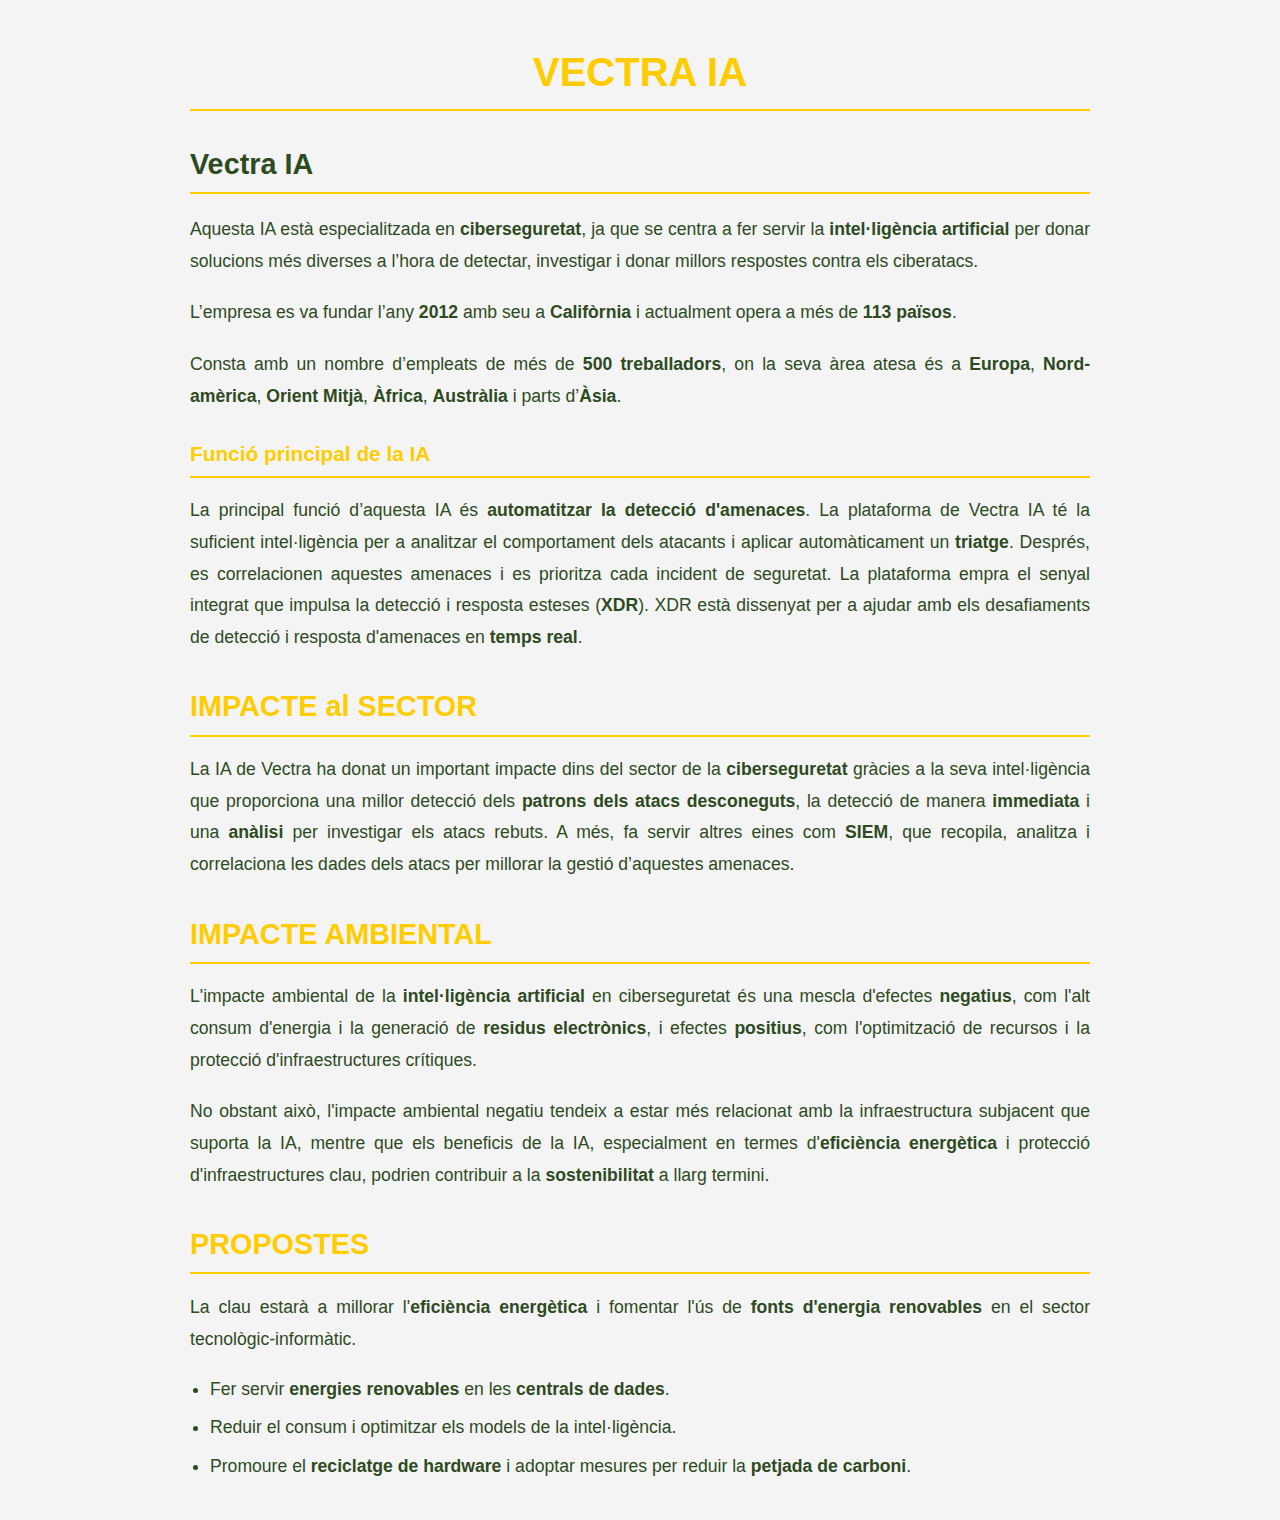
==== Vectra_IA.html @ 17b9d12c "Add files via upload" ====
<!DOCTYPE html>
<html lang="es">
<head>
    <meta charset="UTF-8">
    <meta name="viewport" content="width=device-width, initial-scale=1.0">
    <title>Vectra IA 🛜</title>
    <link rel="stylesheet" href="vectra_IA.css">

</head>
<body>
    <h1>VECTRA IA</h1>
    <p><strong><a href="https://es.vectra.ai/"><h2>Vectra IA</h2></a></strong></p>
    
    <p>Aquesta IA està especialitzada en <strong>ciberseguretat</strong>, ja que se centra a fer servir la <strong>intel·ligència artificial</strong> per donar solucions més diverses a l’hora de detectar, investigar i donar millors respostes contra els ciberatacs.</p>
    
    <p>L’empresa es va fundar l’any <strong>2012</strong> amb seu a <strong>Califòrnia</strong> i actualment opera a més de <strong>113 països</strong>.</p>
    
    <p>Consta amb un nombre d’empleats de més de <strong>500 treballadors</strong>, on la seva àrea atesa és a <strong>Europa</strong>, <strong>Nord-amèrica</strong>, <strong>Orient Mitjà</strong>, <strong>Àfrica</strong>, <strong>Austràlia</strong> i parts d’<strong>Àsia</strong>.</p>

    <h3>Funció principal de la IA</h3>
    <p>La principal funció d’aquesta IA és <strong>automatitzar la detecció d'amenaces</strong>. La plataforma de Vectra IA té la suficient intel·ligència per a analitzar el comportament dels atacants i aplicar automàticament un <strong>triatge</strong>. Després, es correlacionen aquestes amenaces i es prioritza cada incident de seguretat. La plataforma empra el senyal integrat que impulsa la detecció i resposta esteses (<strong>XDR</strong>). XDR està dissenyat per a ajudar amb els desafiaments de detecció i resposta d'amenaces en <strong>temps real</strong>.</p>

    <h2>IMPACTE al SECTOR</h2>
    <p>La IA de Vectra ha donat un important impacte dins del sector de la <strong>ciberseguretat</strong> gràcies a la seva intel·ligència que proporciona una millor detecció dels <strong>patrons dels atacs desconeguts</strong>, la detecció de manera <strong>immediata</strong> i una <strong>anàlisi</strong> per investigar els atacs rebuts. A més, fa servir altres eines com <strong>SIEM</strong>, que recopila, analitza i correlaciona les dades dels atacs per millorar la gestió d’aquestes amenaces.</p>

    <h2>IMPACTE AMBIENTAL</h2>
    <p>L'impacte ambiental de la <strong>intel·ligència artificial</strong> en ciberseguretat és una mescla d'efectes <strong>negatius</strong>, com l'alt consum d'energia i la generació de <strong>residus electrònics</strong>, i efectes <strong>positius</strong>, com l'optimització de recursos i la protecció d'infraestructures crítiques.</p>

    <p>No obstant això, l'impacte ambiental negatiu tendeix a estar més relacionat amb la infraestructura subjacent que suporta la IA, mentre que els beneficis de la IA, especialment en termes d'<strong>eficiència energètica</strong> i protecció d'infraestructures clau, podrien contribuir a la <strong>sostenibilitat</strong> a llarg termini.</p>

    <h2>PROPOSTES</h2>
    <p>La clau estarà a millorar l'<strong>eficiència energètica</strong> i fomentar l'ús de <strong>fonts d'energia renovables</strong> en el sector tecnològic-informàtic.</p>

    <ul>
        <li>Fer servir <strong>energies renovables</strong> en les <strong>centrals de dades</strong>.</li>
        <li>Reduir el consum i optimitzar els models de la intel·ligència.</li>
        <li>Promoure el <strong>reciclatge de hardware</strong> i adoptar mesures per reduir la <strong>petjada de carboni</strong>.</li>
    </ul>
</body>
</html>
---- vectra_IA.css ----
body {
    font-family: 'Arial', sans-serif;
    background-color: #f4f4f4;
    color: #2e4a1f;
    margin: 0;
    padding: 0;
    line-height: 1.6;
    max-width: 900px;
    margin: 40px auto;
}

h1, h2, h3 {
    color: #ffcc00;
    margin-bottom: 10px;
    padding-bottom: 5px;
    border-bottom: 2px solid #ffcc00;
}

h1 {
    font-size: 2.5em;
    font-weight: bold;
    text-align: center;
    margin-top: 0;
}

h2 {
    font-size: 1.8em;
    margin-top: 30px;
}

h3 {
    font-size: 1.3em;
    margin-top: 25px;
}

p {
    font-size: 1.1em;
    margin-bottom: 20px;
    line-height: 1.8;
    text-align: justify;
}

a {
    color: #2e4a1f;
    text-decoration: none;
}

a:hover {
    text-decoration: underline;
}

ul {
    list-style-type: disc;
    padding-left: 20px;
    margin-bottom: 20px;
}

ul li {
    margin-bottom: 10px;
    font-size: 1.1em;
    line-height: 1.6;
}

strong {
    font-weight: bold;
}

.container {
    width: 90%;
    margin: 0 auto;
    padding: 20px;
    background-color: white;
    box-shadow: 0 2px 10px rgba(0, 0, 0, 0.1);
    border-radius: 8px;
}

section {
    margin-bottom: 40px;
}

table {
    width: 100%;
    margin: 20px 0;
    border-collapse: collapse;
}

table th, table td {
    border: 1px solid #ddd;
    padding: 10px;
    text-align: left;
}

table th {
    background-color: #e6f1d3;
    color: #2e4a1f;
}

table tr:nth-child(even) {
    background-color: #f4f4f4;
}

button {
    background-color: #2e4a1f;
    color: white;
    padding: 10px 20px;
    border: none;
    border-radius: 5px;
    cursor: pointer;
    font-size: 1.1em;
}

button:hover {
    background-color: #1f3d1a;
}
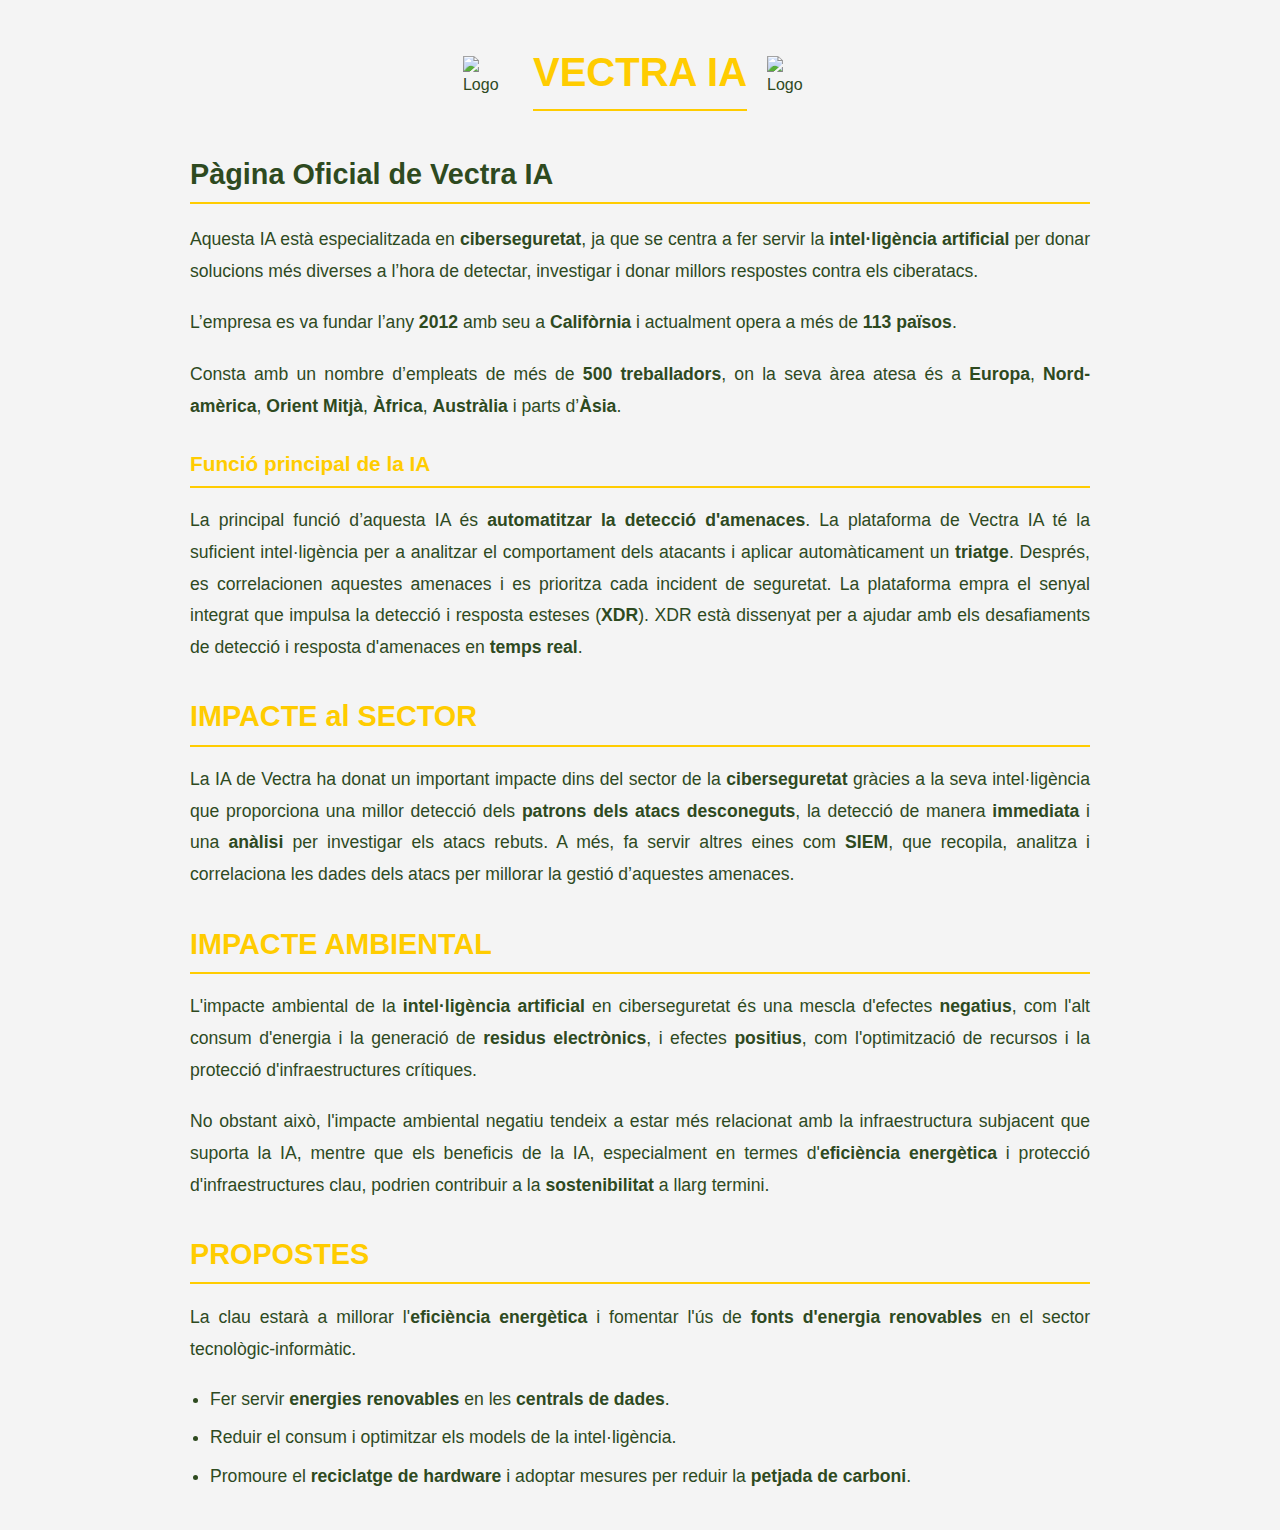
==== commit 5eac02da: "Add files via upload" ====
--- a/Vectra_IA.html
+++ b/Vectra_IA.html
@@ -5,32 +5,26 @@
     <meta name="viewport" content="width=device-width, initial-scale=1.0">
     <title>Vectra IA 🛜</title>
     <link rel="stylesheet" href="vectra_IA.css">
-
 </head>
 <body>
-    <h1>VECTRA IA</h1>
-    <p><strong><a href="https://es.vectra.ai/"><h2>Vectra IA</h2></a></strong></p>
-    
+    <div class="logo-title">
+        <img src="logo.png" alt="Logo" class="logo">
+        <h1>VECTRA IA</h1>
+        <img src="logo.png" alt="Logo" class="logo">
+    </div>
+    <p><strong><a href="https://es.vectra.ai/"><h2>Pàgina Oficial de Vectra IA</h2></a></strong></p>
     <p>Aquesta IA està especialitzada en <strong>ciberseguretat</strong>, ja que se centra a fer servir la <strong>intel·ligència artificial</strong> per donar solucions més diverses a l’hora de detectar, investigar i donar millors respostes contra els ciberatacs.</p>
-    
     <p>L’empresa es va fundar l’any <strong>2012</strong> amb seu a <strong>Califòrnia</strong> i actualment opera a més de <strong>113 països</strong>.</p>
-    
     <p>Consta amb un nombre d’empleats de més de <strong>500 treballadors</strong>, on la seva àrea atesa és a <strong>Europa</strong>, <strong>Nord-amèrica</strong>, <strong>Orient Mitjà</strong>, <strong>Àfrica</strong>, <strong>Austràlia</strong> i parts d’<strong>Àsia</strong>.</p>
-
     <h3>Funció principal de la IA</h3>
     <p>La principal funció d’aquesta IA és <strong>automatitzar la detecció d'amenaces</strong>. La plataforma de Vectra IA té la suficient intel·ligència per a analitzar el comportament dels atacants i aplicar automàticament un <strong>triatge</strong>. Després, es correlacionen aquestes amenaces i es prioritza cada incident de seguretat. La plataforma empra el senyal integrat que impulsa la detecció i resposta esteses (<strong>XDR</strong>). XDR està dissenyat per a ajudar amb els desafiaments de detecció i resposta d'amenaces en <strong>temps real</strong>.</p>
-
     <h2>IMPACTE al SECTOR</h2>
     <p>La IA de Vectra ha donat un important impacte dins del sector de la <strong>ciberseguretat</strong> gràcies a la seva intel·ligència que proporciona una millor detecció dels <strong>patrons dels atacs desconeguts</strong>, la detecció de manera <strong>immediata</strong> i una <strong>anàlisi</strong> per investigar els atacs rebuts. A més, fa servir altres eines com <strong>SIEM</strong>, que recopila, analitza i correlaciona les dades dels atacs per millorar la gestió d’aquestes amenaces.</p>
-
     <h2>IMPACTE AMBIENTAL</h2>
     <p>L'impacte ambiental de la <strong>intel·ligència artificial</strong> en ciberseguretat és una mescla d'efectes <strong>negatius</strong>, com l'alt consum d'energia i la generació de <strong>residus electrònics</strong>, i efectes <strong>positius</strong>, com l'optimització de recursos i la protecció d'infraestructures crítiques.</p>
-
     <p>No obstant això, l'impacte ambiental negatiu tendeix a estar més relacionat amb la infraestructura subjacent que suporta la IA, mentre que els beneficis de la IA, especialment en termes d'<strong>eficiència energètica</strong> i protecció d'infraestructures clau, podrien contribuir a la <strong>sostenibilitat</strong> a llarg termini.</p>
-
     <h2>PROPOSTES</h2>
     <p>La clau estarà a millorar l'<strong>eficiència energètica</strong> i fomentar l'ús de <strong>fonts d'energia renovables</strong> en el sector tecnològic-informàtic.</p>
-
     <ul>
         <li>Fer servir <strong>energies renovables</strong> en les <strong>centrals de dades</strong>.</li>
         <li>Reduir el consum i optimitzar els models de la intel·ligència.</li>
--- a/vectra_IA.css
+++ b/vectra_IA.css
@@ -112,3 +112,15 @@
 button:hover {
     background-color: #1f3d1a;
 }
+
+.logo-title {
+    display: flex;
+    align-items: center;
+    justify-content: center;
+}
+
+.logo {
+    width: 50px;
+    height: 50px;
+    margin: 0 20px;
+}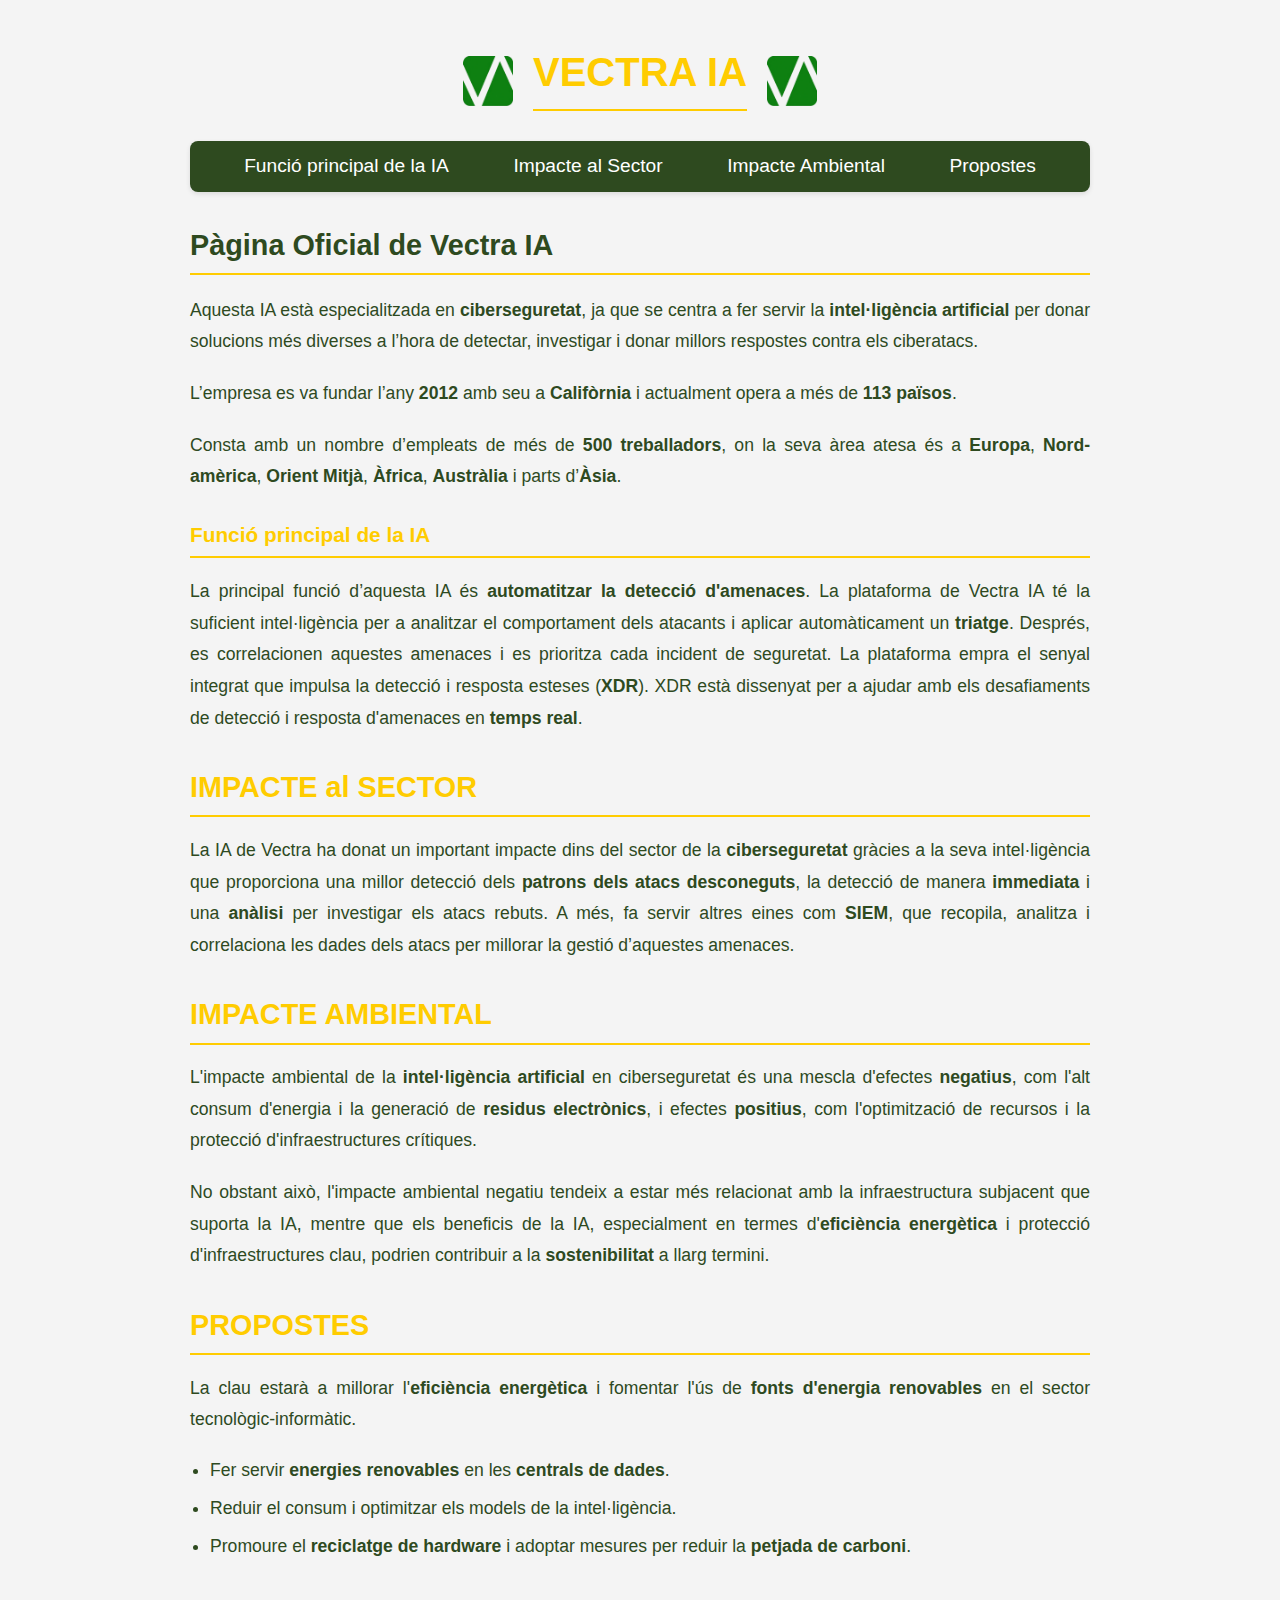
==== commit bf15560f: "Add files via upload" ====
--- a/Vectra_IA.html
+++ b/Vectra_IA.html
@@ -12,18 +12,24 @@
         <h1>VECTRA IA</h1>
         <img src="logo.png" alt="Logo" class="logo">
     </div>
+    <div class="index">
+        <a href="#funcion">Funció principal de la IA</a>
+        <a href="#impacte-sector">Impacte al Sector</a>
+        <a href="#impacte-ambiental">Impacte Ambiental</a>
+        <a href="#propostes">Propostes</a>
+    </div>
     <p><strong><a href="https://es.vectra.ai/"><h2>Pàgina Oficial de Vectra IA</h2></a></strong></p>
     <p>Aquesta IA està especialitzada en <strong>ciberseguretat</strong>, ja que se centra a fer servir la <strong>intel·ligència artificial</strong> per donar solucions més diverses a l’hora de detectar, investigar i donar millors respostes contra els ciberatacs.</p>
     <p>L’empresa es va fundar l’any <strong>2012</strong> amb seu a <strong>Califòrnia</strong> i actualment opera a més de <strong>113 països</strong>.</p>
     <p>Consta amb un nombre d’empleats de més de <strong>500 treballadors</strong>, on la seva àrea atesa és a <strong>Europa</strong>, <strong>Nord-amèrica</strong>, <strong>Orient Mitjà</strong>, <strong>Àfrica</strong>, <strong>Austràlia</strong> i parts d’<strong>Àsia</strong>.</p>
-    <h3>Funció principal de la IA</h3>
+    <h3 id="funcion">Funció principal de la IA</h3>
     <p>La principal funció d’aquesta IA és <strong>automatitzar la detecció d'amenaces</strong>. La plataforma de Vectra IA té la suficient intel·ligència per a analitzar el comportament dels atacants i aplicar automàticament un <strong>triatge</strong>. Després, es correlacionen aquestes amenaces i es prioritza cada incident de seguretat. La plataforma empra el senyal integrat que impulsa la detecció i resposta esteses (<strong>XDR</strong>). XDR està dissenyat per a ajudar amb els desafiaments de detecció i resposta d'amenaces en <strong>temps real</strong>.</p>
-    <h2>IMPACTE al SECTOR</h2>
+    <h2 id="impacte-sector">IMPACTE al SECTOR</h2>
     <p>La IA de Vectra ha donat un important impacte dins del sector de la <strong>ciberseguretat</strong> gràcies a la seva intel·ligència que proporciona una millor detecció dels <strong>patrons dels atacs desconeguts</strong>, la detecció de manera <strong>immediata</strong> i una <strong>anàlisi</strong> per investigar els atacs rebuts. A més, fa servir altres eines com <strong>SIEM</strong>, que recopila, analitza i correlaciona les dades dels atacs per millorar la gestió d’aquestes amenaces.</p>
-    <h2>IMPACTE AMBIENTAL</h2>
+    <h2 id="impacte-ambiental">IMPACTE AMBIENTAL</h2>
     <p>L'impacte ambiental de la <strong>intel·ligència artificial</strong> en ciberseguretat és una mescla d'efectes <strong>negatius</strong>, com l'alt consum d'energia i la generació de <strong>residus electrònics</strong>, i efectes <strong>positius</strong>, com l'optimització de recursos i la protecció d'infraestructures crítiques.</p>
     <p>No obstant això, l'impacte ambiental negatiu tendeix a estar més relacionat amb la infraestructura subjacent que suporta la IA, mentre que els beneficis de la IA, especialment en termes d'<strong>eficiència energètica</strong> i protecció d'infraestructures clau, podrien contribuir a la <strong>sostenibilitat</strong> a llarg termini.</p>
-    <h2>PROPOSTES</h2>
+    <h2 id="propostes">PROPOSTES</h2>
     <p>La clau estarà a millorar l'<strong>eficiència energètica</strong> i fomentar l'ús de <strong>fonts d'energia renovables</strong> en el sector tecnològic-informàtic.</p>
     <ul>
         <li>Fer servir <strong>energies renovables</strong> en les <strong>centrals de dades</strong>.</li>
@@ -31,4 +37,4 @@
         <li>Promoure el <strong>reciclatge de hardware</strong> i adoptar mesures per reduir la <strong>petjada de carboni</strong>.</li>
     </ul>
 </body>
-</html>
+</html>--- a/vectra_IA.css
+++ b/vectra_IA.css
@@ -123,4 +123,47 @@
     width: 50px;
     height: 50px;
     margin: 0 20px;
+}
+
+.index {
+    text-align: center;
+    margin-top: 20px;
+}
+
+.index a {
+    margin: 0 15px;
+    font-size: 1.2em;
+    color: #2e4a1f;
+    text-decoration: none;
+}
+
+.index a:hover {
+    text-decoration: underline;
+}
+.index {
+    text-align: center;
+    margin-top: 20px;
+    background-color: #2e4a1f;
+    padding: 10px 0;
+    border-radius: 8px;
+    box-shadow: 0 2px 5px rgba(0, 0, 0, 0.1);
+}
+.index a {
+    margin: 0 15px;
+    font-size: 1.2em;
+    color: #fff;
+    text-decoration: none;
+    padding: 8px 15px;
+    border-radius: 5px;
+    transition: background-color 0.3s, color 0.3s;
+}
+
+.index a:hover {
+    background-color: #ffcc00;
+    color: #2e4a1f;
+}
+
+.index a:focus, .index a:active {
+    background-color: #ff9900;
+    color: #2e4a1f;
 }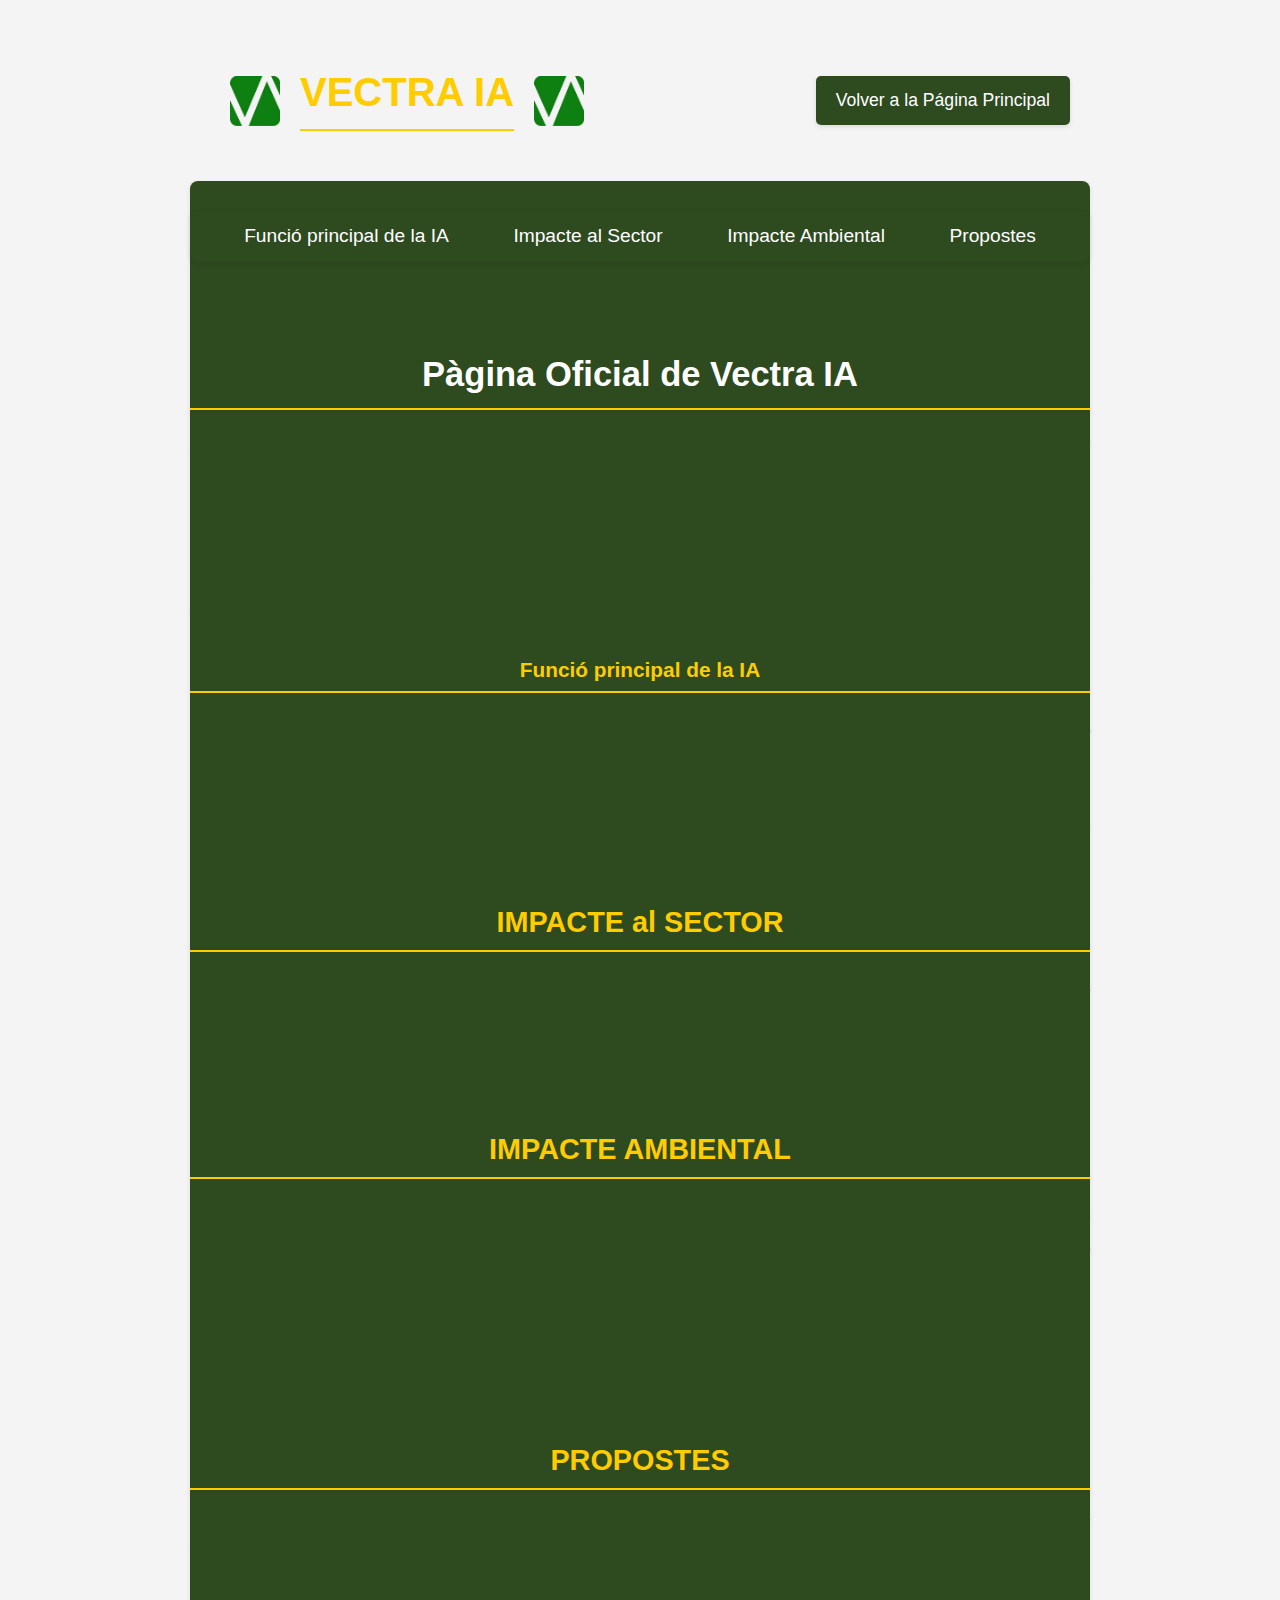
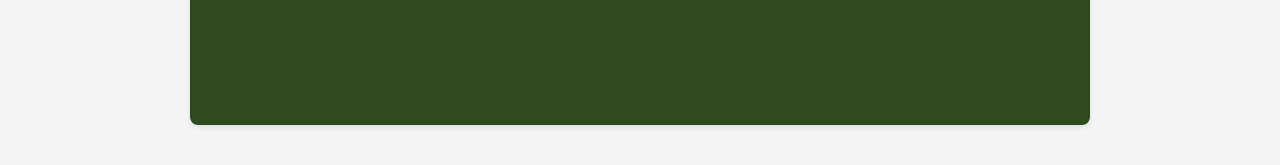
==== commit 50bbb9bb: "Add files via upload" ====
--- a/Vectra_IA.html
+++ b/Vectra_IA.html
@@ -7,11 +7,16 @@
     <link rel="stylesheet" href="vectra_IA.css">
 </head>
 <body>
-    <div class="logo-title">
-        <img src="logo.png" alt="Logo" class="logo">
-        <h1>VECTRA IA</h1>
-        <img src="logo.png" alt="Logo" class="logo">
-    </div>
+    <header class="header">
+        <div class="logo-title">
+            <img src="logo.png" alt="Logo" class="logo">
+            <h1>VECTRA IA</h1>
+            <img src="logo.png" alt="Logo" class="logo">
+        </div>
+    
+        <a href="index.html" class="volver-btn">Volver a la Página Principal</a>
+    </header>
+<div class="index">
     <div class="index">
         <a href="#funcion">Funció principal de la IA</a>
         <a href="#impacte-sector">Impacte al Sector</a>
--- a/vectra_IA.css
+++ b/vectra_IA.css
@@ -166,4 +166,23 @@
 .index a:focus, .index a:active {
     background-color: #ff9900;
     color: #2e4a1f;
+}
+.header {
+    display: flex;
+    justify-content: space-between;
+    align-items: center;
+    padding: 20px;
+}
+.volver-btn {
+    background-color: #2e4a1f;
+    color: white;
+    padding: 10px 20px;
+    text-decoration: none;
+    border-radius: 5px;
+    font-size: 1.1em;
+    transition: background-color 0.3s ease;
+    box-shadow: 0 2px 5px rgba(0, 0, 0, 0.1);
+}
+.volver-btn:hover {
+    background-color: #1f3d1a;
 }